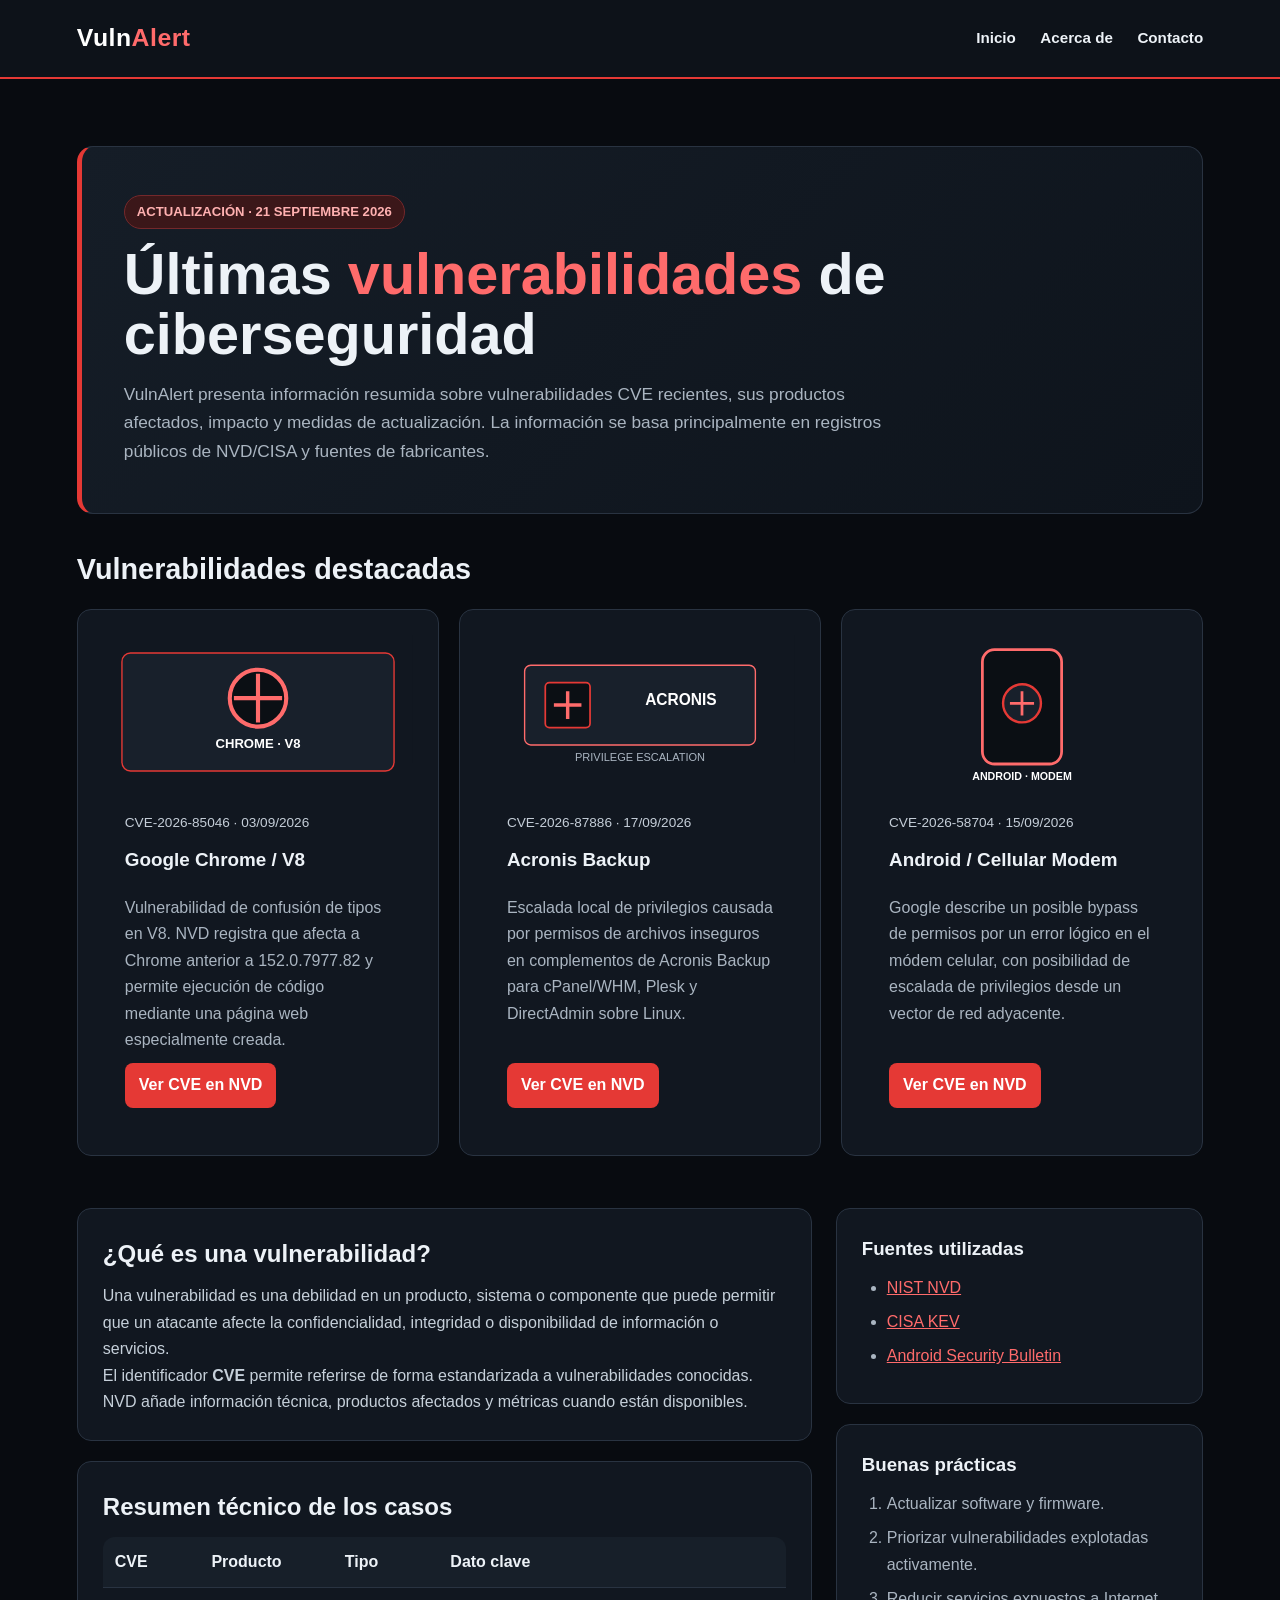
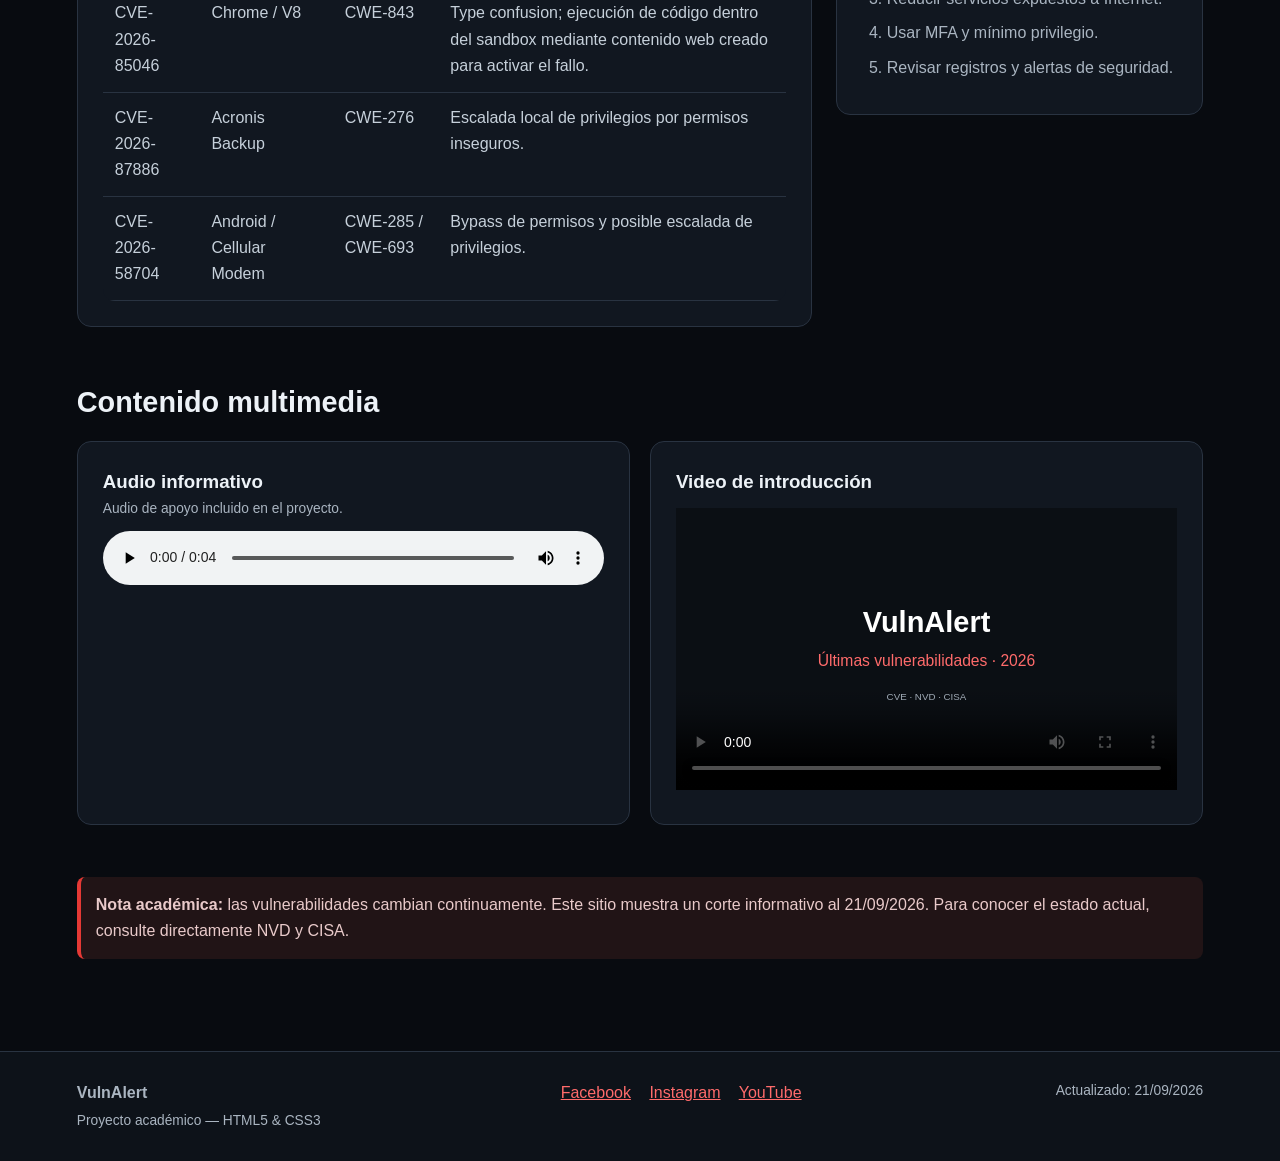
==== html/index.html @ d9cfc17d "Primera actualizacion" ====
<!DOCTYPE html>
<html lang="es">
<head>
<meta charset="UTF-8">
<meta name="viewport" content="width=device-width, initial-scale=1.0">
<meta name="description" content="VulnAlert: portal académico sobre vulnerabilidades de ciberseguridad recientes.">
<title>Inicio | VulnAlert</title>
<link rel="stylesheet" href="../css/estilos.css">
</head>
<body>
<header>
  <div class="nav">
    <a class="logo" href="index.html">Vuln<span>Alert</span></a>
    <nav>
      <a href="index.html">Inicio</a>
      <a href="acerca.html">Acerca de</a>
      <a href="contacto.html">Contacto</a>
    </nav>
  </div>
</header>
<main>

<section class="hero">
  <span class="badge">ACTUALIZACIÓN · 21 SEPTIEMBRE 2026</span>
  <h1>Últimas <span>vulnerabilidades</span> de ciberseguridad</h1>
  <p>VulnAlert presenta información resumida sobre vulnerabilidades CVE recientes, sus productos afectados, impacto y medidas de actualización. La información se basa principalmente en registros públicos de NVD/CISA y fuentes de fabricantes.</p>
</section>

<section>
  <h2 class="section-title">Vulnerabilidades destacadas</h2>
  <div class="grid">
    <article class="card">
      <img src="../img/cve-chrome.svg" alt="Ilustración de vulnerabilidad en navegador">
      <div class="card-body">
        <div class="meta">CVE-2026-85046 · 03/09/2026</div>
        <h2>Google Chrome / V8</h2>
        <p>Vulnerabilidad de confusión de tipos en V8. NVD registra que afecta a Chrome anterior a 152.0.7977.82 y permite ejecución de código mediante una página web especialmente creada.</p>
        <a class="btn" href="https://nvd.nist.gov/vuln/detail/CVE-2026-85046" target="_blank" rel="noopener">Ver CVE en NVD</a>
      </div>
    </article>

    <article class="card">
      <img src="../img/cve-acronis.svg" alt="Ilustración de seguridad en servidores Linux">
      <div class="card-body">
        <div class="meta">CVE-2026-87886 · 17/09/2026</div>
        <h2>Acronis Backup</h2>
        <p>Escalada local de privilegios causada por permisos de archivos inseguros en complementos de Acronis Backup para cPanel/WHM, Plesk y DirectAdmin sobre Linux.</p>
        <a class="btn" href="https://nvd.nist.gov/vuln/detail/CVE-2026-87886" target="_blank" rel="noopener">Ver CVE en NVD</a>
      </div>
    </article>

    <article class="card">
      <img src="../img/cve-android.svg" alt="Ilustración de seguridad móvil">
      <div class="card-body">
        <div class="meta">CVE-2026-58704 · 15/09/2026</div>
        <h2>Android / Cellular Modem</h2>
        <p>Google describe un posible bypass de permisos por un error lógico en el módem celular, con posibilidad de escalada de privilegios desde un vector de red adyacente.</p>
        <a class="btn" href="https://nvd.nist.gov/vuln/detail/CVE-2026-58704" target="_blank" rel="noopener">Ver CVE en NVD</a>
      </div>
    </article>
  </div>
</section>

<section class="layout">
  <div>
    <article>
      <h2>¿Qué es una vulnerabilidad?</h2>
      <p>Una vulnerabilidad es una debilidad en un producto, sistema o componente que puede permitir que un atacante afecte la confidencialidad, integridad o disponibilidad de información o servicios.</p>
      <p>El identificador <strong>CVE</strong> permite referirse de forma estandarizada a vulnerabilidades conocidas. NVD añade información técnica, productos afectados y métricas cuando están disponibles.</p>
    </article>

    <article>
      <h2>Resumen técnico de los casos</h2>
      <table>
        <tr><th>CVE</th><th>Producto</th><th>Tipo</th><th>Dato clave</th></tr>
        <tr><td>CVE-2026-85046</td><td>Chrome / V8</td><td>CWE-843</td><td>Type confusion; ejecución de código dentro del sandbox mediante contenido web creado para activar el fallo.</td></tr>
        <tr><td>CVE-2026-87886</td><td>Acronis Backup</td><td>CWE-276</td><td>Escalada local de privilegios por permisos inseguros.</td></tr>
        <tr><td>CVE-2026-58704</td><td>Android / Cellular Modem</td><td>CWE-285 / CWE-693</td><td>Bypass de permisos y posible escalada de privilegios.</td></tr>
      </table>
    </article>
  </div>

  <aside>
    <div class="aside-box">
      <h3>Fuentes utilizadas</h3>
      <ul>
        <li><a href="https://nvd.nist.gov/vuln/search" target="_blank" rel="noopener">NIST NVD</a></li>
        <li><a href="https://www.cisa.gov/known-exploited-vulnerabilities-catalog" target="_blank" rel="noopener">CISA KEV</a></li>
        <li><a href="https://source.android.com/docs/security/bulletin/pixel/2026/2026-09-01" target="_blank" rel="noopener">Android Security Bulletin</a></li>
      </ul>
    </div>
    <div class="aside-box">
      <h3>Buenas prácticas</h3>
      <ol>
        <li>Actualizar software y firmware.</li>
        <li>Priorizar vulnerabilidades explotadas activamente.</li>
        <li>Reducir servicios expuestos a Internet.</li>
        <li>Usar MFA y mínimo privilegio.</li>
        <li>Revisar registros y alertas de seguridad.</li>
      </ol>
    </div>
  </aside>
</section>

<section>
  <h2 class="section-title">Contenido multimedia</h2>
  <div class="media">
    <div class="info-box">
      <h3>Audio informativo</h3>
      <p class="small">Audio de apoyo incluido en el proyecto.</p>
      <audio controls>
        <source src="../audio/resumen-vulnalert.mp3" type="audio/mpeg">
        Tu navegador no soporta audio HTML5.
      </audio>
    </div>
    <div class="info-box">
      <h3>Video de introducción</h3>
      <video controls poster="../img/video-poster.svg">
        <source src="../video/resumen-vulnerabilidades.mp4" type="video/mp4">
        Tu navegador no soporta video HTML5.
      </video>
    </div>
  </div>
</section>

<section>
  <div class="notice">
    <strong>Nota académica:</strong> las vulnerabilidades cambian continuamente. Este sitio muestra un corte informativo al 21/09/2026. Para conocer el estado actual, consulte directamente NVD y CISA.
  </div>
</section>

</main>
<footer>
  <div class="footer-inner">
    <div><strong>VulnAlert</strong><br><span class="small">Proyecto académico — HTML5 & CSS3</span></div>
    <div class="social">
      <a href="https://www.facebook.com/" target="_blank" rel="noopener">Facebook</a>
      <a href="https://www.instagram.com/" target="_blank" rel="noopener">Instagram</a>
      <a href="https://www.youtube.com/" target="_blank" rel="noopener">YouTube</a>
    </div>
    <div class="small">Actualizado: 21/09/2026</div>
  </div>
</footer>
</body>
</html>
---- css/estilos.css ----
*{box-sizing:border-box;margin:0;padding:0}
:root{--bg:#080b10;--panel:#111720;--panel2:#18202b;--red:#e53935;--red2:#ff6b6b;--text:#edf2f7;--muted:#aab5c1;--line:#293341}
html{scroll-behavior:smooth}
body{font-family:Arial,Helvetica,sans-serif;background:var(--bg);color:var(--text);line-height:1.65}
a{color:var(--red2)}
header{background:#0d1219;border-bottom:2px solid var(--red);position:sticky;top:0;z-index:10}
.nav{width:88%;max-width:1180px;margin:auto;display:flex;align-items:center;justify-content:space-between;padding:18px 0;gap:20px}
.logo{font-size:1.55rem;font-weight:800;letter-spacing:.5px;color:#fff;text-decoration:none}
.logo span{color:var(--red2)}
nav a{color:var(--text);text-decoration:none;margin-left:20px;font-weight:700;font-size:.95rem}
nav a:hover{color:var(--red2)}
main{width:88%;max-width:1180px;margin:0 auto;padding:35px 0 60px}
.hero{background:linear-gradient(135deg,#151d27,#0e141c);border:1px solid var(--line);border-left:5px solid var(--red);border-radius:16px;padding:48px 42px;margin-bottom:30px}
.hero h1{font-size:clamp(2rem,5vw,3.6rem);line-height:1.05;margin-bottom:15px}
.hero h1 span{color:var(--red2)}
.hero p{max-width:780px;color:var(--muted);font-size:1.08rem}
.badge{display:inline-block;background:#3b1719;color:#ffb1b1;border:1px solid #74282b;border-radius:999px;padding:5px 12px;font-size:.82rem;font-weight:700;margin-bottom:15px}
.grid{display:grid;grid-template-columns:repeat(3,1fr);gap:20px}
.card{background:var(--panel);border:1px solid var(--line);border-radius:14px;overflow:hidden;display:flex;flex-direction:column}
.card img{width:100%;height:155px;object-fit:cover;background:#0e141c}
.card-body{padding:22px;display:flex;flex-direction:column;gap:10px;height:100%}
.card h2{font-size:1.18rem}
.card p{color:var(--muted)}
.meta{font-size:.85rem;color:#c5ced8}
.btn{display:inline-block;background:var(--red);color:white;text-decoration:none;border-radius:8px;padding:9px 14px;font-weight:700;align-self:flex-start;margin-top:auto}
.btn:hover{background:#c62828}
section{margin:32px 0}
.section-title{font-size:1.8rem;margin-bottom:15px}
.layout{display:grid;grid-template-columns:2fr 1fr;gap:24px}
article,.aside-box,.info-box{background:var(--panel);border:1px solid var(--line);border-radius:14px;padding:25px;margin-bottom:20px}
article h2{margin-bottom:10px}
article h3{margin:18px 0 8px;color:#ffb0b0}
article p,article li{color:#c6d0da}
ul,ol{padding-left:25px}
.aside-box h3{margin-bottom:10px}
.aside-box li{margin-bottom:8px;color:var(--muted)}
table{width:100%;border-collapse:collapse;background:var(--panel);border-radius:12px;overflow:hidden}
th,td{padding:12px;border-bottom:1px solid var(--line);text-align:left;vertical-align:top}
th{background:#171f29}
td{color:#c6d0da}
.notice{padding:15px;border-left:4px solid var(--red);background:#211416;border-radius:8px;color:#e9caca}
form{display:grid;gap:15px}
label{font-weight:700}
input,textarea,select{width:100%;padding:12px;background:#0c1117;border:1px solid #3a4654;border-radius:8px;color:#fff;font:inherit}
textarea{min-height:150px;resize:vertical}
button{border:0;background:var(--red);color:white;padding:12px 18px;border-radius:8px;font-weight:800;cursor:pointer}
.media{display:grid;grid-template-columns:1fr 1fr;gap:20px}
video,audio{width:100%;margin-top:10px}
footer{background:#0d1219;border-top:1px solid var(--line);padding:28px 6%;color:var(--muted)}
.footer-inner{max-width:1180px;margin:auto;display:flex;justify-content:space-between;gap:20px;flex-wrap:wrap}
.social a{margin-right:14px}
.small{font-size:.86rem;color:var(--muted)}
@media(max-width:850px){.grid,.layout,.media{grid-template-columns:1fr}.nav{flex-direction:column;align-items:flex-start}nav a{margin:0 14px 0 0}.hero{padding:35px 24px}}
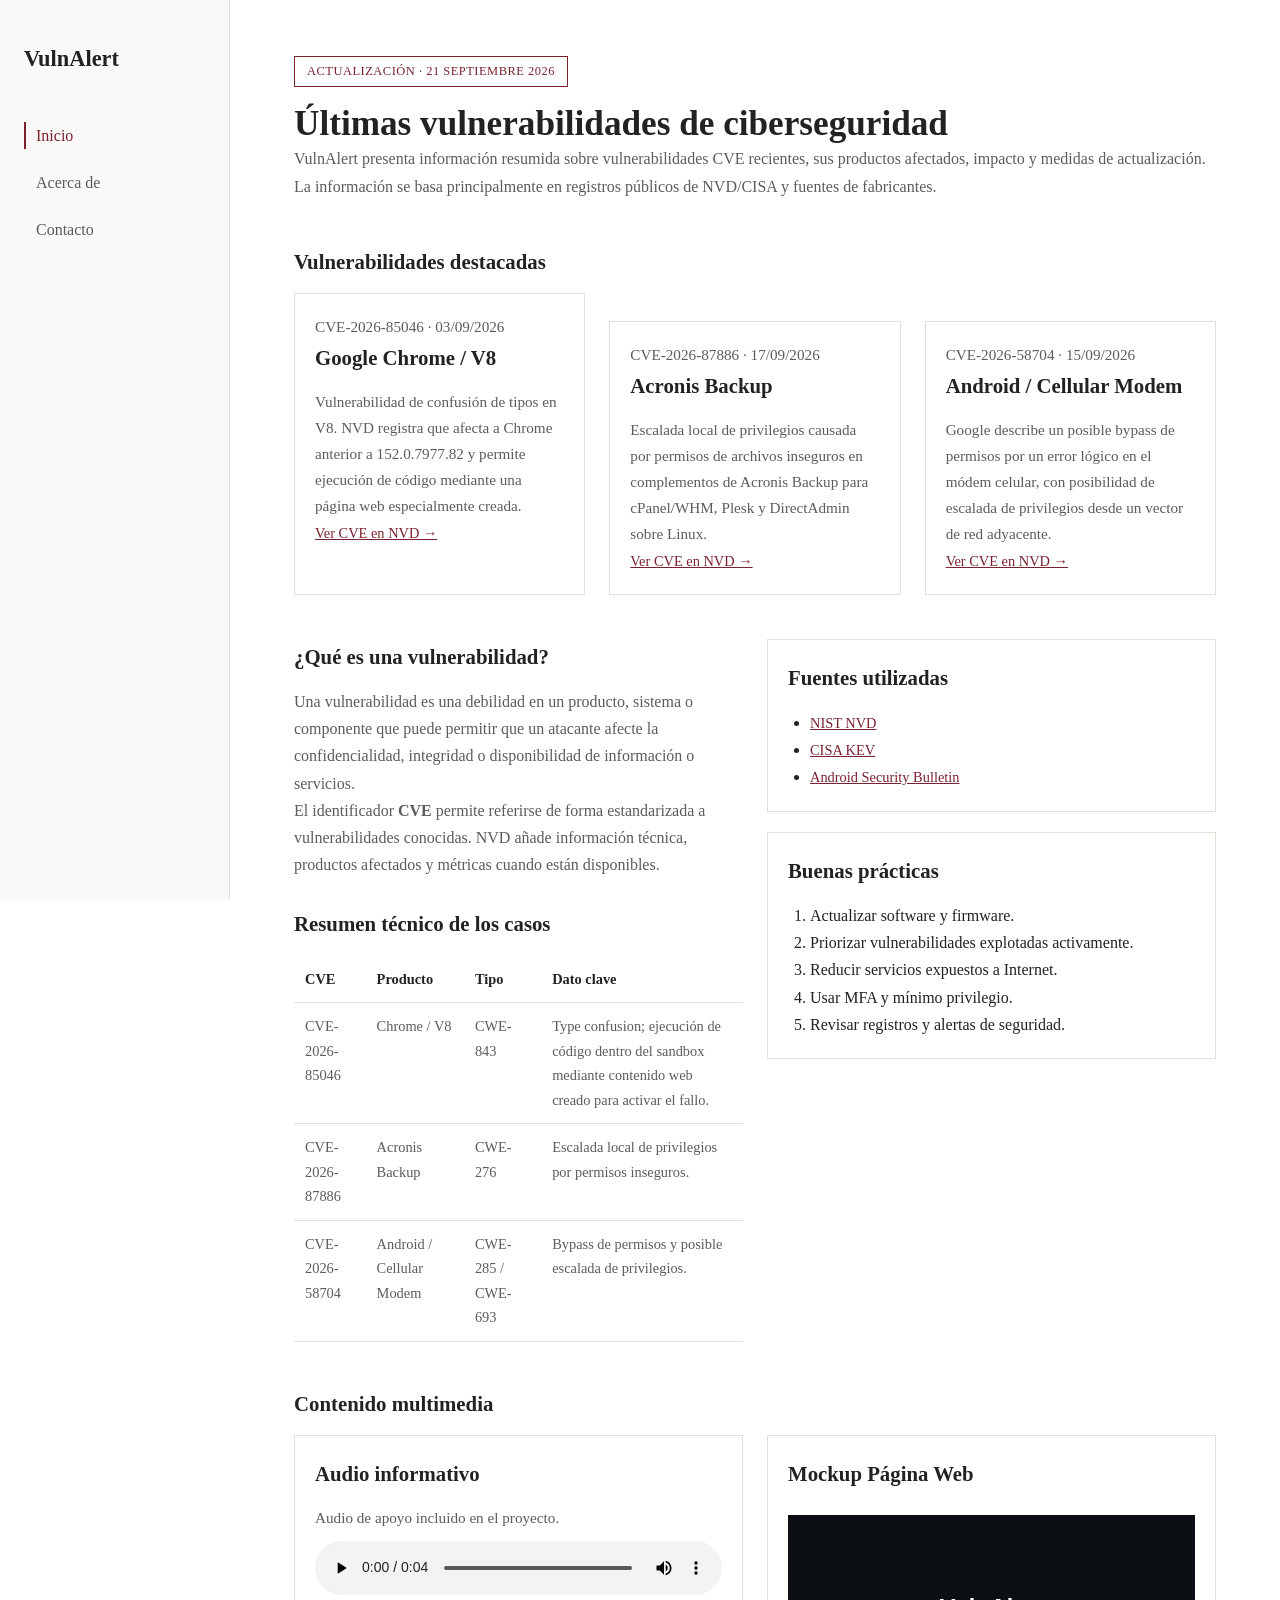
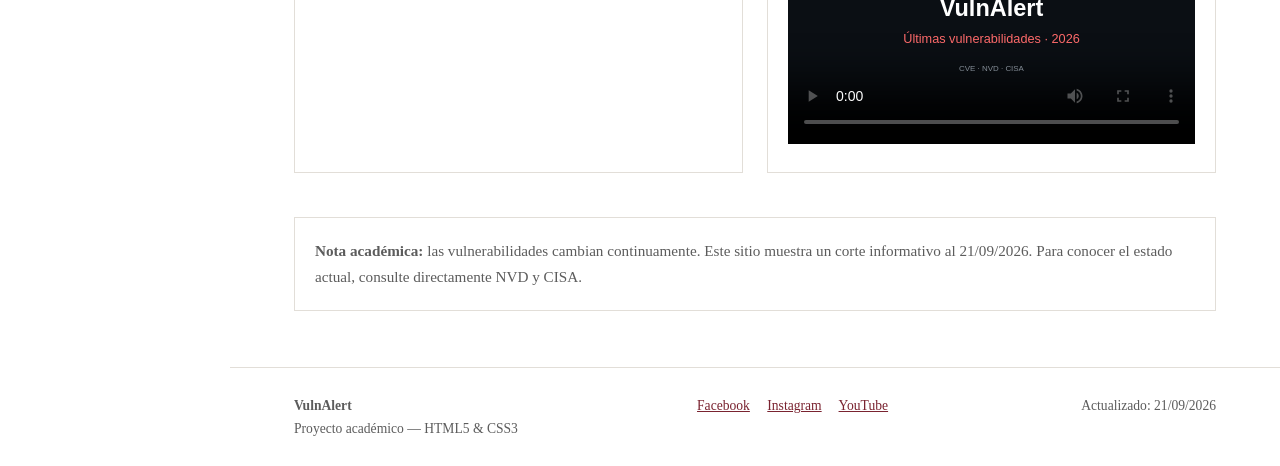
==== commit fa777b27: "Diseño simplificado" ====
--- a/html/index.html
+++ b/html/index.html
@@ -8,138 +8,128 @@
 <link rel="stylesheet" href="../css/estilos.css">
 </head>
 <body>
-<header>
-  <div class="nav">
-    <a class="logo" href="index.html">Vuln<span>Alert</span></a>
-    <nav>
-      <a href="index.html">Inicio</a>
-      <a href="acerca.html">Acerca de</a>
-      <a href="contacto.html">Contacto</a>
-    </nav>
-  </div>
-</header>
+
+<aside class="panelLateral">
+  <a class="logo" href="index.html">VulnAlert</a>
+  <nav>
+    <a href="index.html" class="activo">Inicio</a>
+    <a href="acerca.html">Acerca de</a>
+    <a href="contacto.html">Contacto</a>
+  </nav>
+</aside>
+
+<div>
 <main>
 
-<section class="hero">
-  <span class="badge">ACTUALIZACIÓN · 21 SEPTIEMBRE 2026</span>
-  <h1>Últimas <span>vulnerabilidades</span> de ciberseguridad</h1>
+<header>
+  <p class="etiqueta">ACTUALIZACIÓN · 21 SEPTIEMBRE 2026</p>
+  <h1>Últimas vulnerabilidades de ciberseguridad</h1>
   <p>VulnAlert presenta información resumida sobre vulnerabilidades CVE recientes, sus productos afectados, impacto y medidas de actualización. La información se basa principalmente en registros públicos de NVD/CISA y fuentes de fabricantes.</p>
-</section>
+</header>
 
 <section>
-  <h2 class="section-title">Vulnerabilidades destacadas</h2>
+  <h2>Vulnerabilidades destacadas</h2>
   <div class="grid">
-    <article class="card">
-      <img src="../img/cve-chrome.svg" alt="Ilustración de vulnerabilidad en navegador">
-      <div class="card-body">
-        <div class="meta">CVE-2026-85046 · 03/09/2026</div>
-        <h2>Google Chrome / V8</h2>
-        <p>Vulnerabilidad de confusión de tipos en V8. NVD registra que afecta a Chrome anterior a 152.0.7977.82 y permite ejecución de código mediante una página web especialmente creada.</p>
-        <a class="btn" href="https://nvd.nist.gov/vuln/detail/CVE-2026-85046" target="_blank" rel="noopener">Ver CVE en NVD</a>
-      </div>
+    <article class="caja">
+      <p>CVE-2026-85046 · 03/09/2026</p>
+      <h2>Google Chrome / V8</h2>
+      <p>Vulnerabilidad de confusión de tipos en V8. NVD registra que afecta a Chrome anterior a 152.0.7977.82 y permite ejecución de código mediante una página web especialmente creada.</p>
+      <a href="https://nvd.nist.gov/vuln/detail/CVE-2026-85046" target="_blank" rel="noopener">Ver CVE en NVD →</a>
     </article>
-
-    <article class="card">
-      <img src="../img/cve-acronis.svg" alt="Ilustración de seguridad en servidores Linux">
-      <div class="card-body">
-        <div class="meta">CVE-2026-87886 · 17/09/2026</div>
-        <h2>Acronis Backup</h2>
-        <p>Escalada local de privilegios causada por permisos de archivos inseguros en complementos de Acronis Backup para cPanel/WHM, Plesk y DirectAdmin sobre Linux.</p>
-        <a class="btn" href="https://nvd.nist.gov/vuln/detail/CVE-2026-87886" target="_blank" rel="noopener">Ver CVE en NVD</a>
-      </div>
+    <article class="caja">
+      <p>CVE-2026-87886 · 17/09/2026</p>
+      <h2>Acronis Backup</h2>
+      <p>Escalada local de privilegios causada por permisos de archivos inseguros en complementos de Acronis Backup para cPanel/WHM, Plesk y DirectAdmin sobre Linux.</p>
+      <a href="https://nvd.nist.gov/vuln/detail/CVE-2026-87886" target="_blank" rel="noopener">Ver CVE en NVD →</a>
     </article>
-
-    <article class="card">
-      <img src="../img/cve-android.svg" alt="Ilustración de seguridad móvil">
-      <div class="card-body">
-        <div class="meta">CVE-2026-58704 · 15/09/2026</div>
-        <h2>Android / Cellular Modem</h2>
-        <p>Google describe un posible bypass de permisos por un error lógico en el módem celular, con posibilidad de escalada de privilegios desde un vector de red adyacente.</p>
-        <a class="btn" href="https://nvd.nist.gov/vuln/detail/CVE-2026-58704" target="_blank" rel="noopener">Ver CVE en NVD</a>
-      </div>
+    <article class="caja">
+      <p>CVE-2026-58704 · 15/09/2026</p>
+      <h2>Android / Cellular Modem</h2>
+      <p>Google describe un posible bypass de permisos por un error lógico en el módem celular, con posibilidad de escalada de privilegios desde un vector de red adyacente.</p>
+      <a href="https://nvd.nist.gov/vuln/detail/CVE-2026-58704" target="_blank" rel="noopener">Ver CVE en NVD →</a>
     </article>
   </div>
 </section>
 
-<section class="layout">
-  <div>
-    <article>
-      <h2>¿Qué es una vulnerabilidad?</h2>
-      <p>Una vulnerabilidad es una debilidad en un producto, sistema o componente que puede permitir que un atacante afecte la confidencialidad, integridad o disponibilidad de información o servicios.</p>
-      <p>El identificador <strong>CVE</strong> permite referirse de forma estandarizada a vulnerabilidades conocidas. NVD añade información técnica, productos afectados y métricas cuando están disponibles.</p>
-    </article>
-
-    <article>
-      <h2>Resumen técnico de los casos</h2>
-      <table>
-        <tr><th>CVE</th><th>Producto</th><th>Tipo</th><th>Dato clave</th></tr>
-        <tr><td>CVE-2026-85046</td><td>Chrome / V8</td><td>CWE-843</td><td>Type confusion; ejecución de código dentro del sandbox mediante contenido web creado para activar el fallo.</td></tr>
-        <tr><td>CVE-2026-87886</td><td>Acronis Backup</td><td>CWE-276</td><td>Escalada local de privilegios por permisos inseguros.</td></tr>
-        <tr><td>CVE-2026-58704</td><td>Android / Cellular Modem</td><td>CWE-285 / CWE-693</td><td>Bypass de permisos y posible escalada de privilegios.</td></tr>
-      </table>
-    </article>
+<section>
+  <div class="grid">
+    <div>
+      <article>
+        <h2>¿Qué es una vulnerabilidad?</h2>
+        <p>Una vulnerabilidad es una debilidad en un producto, sistema o componente que puede permitir que un atacante afecte la confidencialidad, integridad o disponibilidad de información o servicios.</p>
+        <p>El identificador <strong>CVE</strong> permite referirse de forma estandarizada a vulnerabilidades conocidas. NVD añade información técnica, productos afectados y métricas cuando están disponibles.</p>
+      </article>
+      <article>
+        <h2>Resumen técnico de los casos</h2>
+        <table>
+          <tr><th>CVE</th><th>Producto</th><th>Tipo</th><th>Dato clave</th></tr>
+          <tr><td>CVE-2026-85046</td><td>Chrome / V8</td><td>CWE-843</td><td>Type confusion; ejecución de código dentro del sandbox mediante contenido web creado para activar el fallo.</td></tr>
+          <tr><td>CVE-2026-87886</td><td>Acronis Backup</td><td>CWE-276</td><td>Escalada local de privilegios por permisos inseguros.</td></tr>
+          <tr><td>CVE-2026-58704</td><td>Android / Cellular Modem</td><td>CWE-285 / CWE-693</td><td>Bypass de permisos y posible escalada de privilegios.</td></tr>
+        </table>
+      </article>
+    </div>
+    <aside>
+      <div class="caja">
+        <h2>Fuentes utilizadas</h2>
+        <ul>
+          <li><a href="https://nvd.nist.gov/vuln/search" target="_blank" rel="noopener">NIST NVD</a></li>
+          <li><a href="https://www.cisa.gov/known-exploited-vulnerabilities-catalog" target="_blank" rel="noopener">CISA KEV</a></li>
+          <li><a href="https://source.android.com/docs/security/bulletin/pixel/2026/2026-09-01" target="_blank" rel="noopener">Android Security Bulletin</a></li>
+        </ul>
+      </div>
+      <div class="caja">
+        <h2>Buenas prácticas</h2>
+        <ol>
+          <li>Actualizar software y firmware.</li>
+          <li>Priorizar vulnerabilidades explotadas activamente.</li>
+          <li>Reducir servicios expuestos a Internet.</li>
+          <li>Usar MFA y mínimo privilegio.</li>
+          <li>Revisar registros y alertas de seguridad.</li>
+        </ol>
+      </div>
+    </aside>
   </div>
-
-  <aside>
-    <div class="aside-box">
-      <h3>Fuentes utilizadas</h3>
-      <ul>
-        <li><a href="https://nvd.nist.gov/vuln/search" target="_blank" rel="noopener">NIST NVD</a></li>
-        <li><a href="https://www.cisa.gov/known-exploited-vulnerabilities-catalog" target="_blank" rel="noopener">CISA KEV</a></li>
-        <li><a href="https://source.android.com/docs/security/bulletin/pixel/2026/2026-09-01" target="_blank" rel="noopener">Android Security Bulletin</a></li>
-      </ul>
-    </div>
-    <div class="aside-box">
-      <h3>Buenas prácticas</h3>
-      <ol>
-        <li>Actualizar software y firmware.</li>
-        <li>Priorizar vulnerabilidades explotadas activamente.</li>
-        <li>Reducir servicios expuestos a Internet.</li>
-        <li>Usar MFA y mínimo privilegio.</li>
-        <li>Revisar registros y alertas de seguridad.</li>
-      </ol>
-    </div>
-  </aside>
 </section>
 
 <section>
-  <h2 class="section-title">Contenido multimedia</h2>
-  <div class="media">
-    <div class="info-box">
-      <h3>Audio informativo</h3>
-      <p class="small">Audio de apoyo incluido en el proyecto.</p>
+  <h2>Contenido multimedia</h2>
+  <div class="grid">
+    <div class="caja">
+      <h2>Audio informativo</h2>
+      <p>Audio de apoyo incluido en el proyecto.</p>
       <audio controls>
         <source src="../audio/resumen-vulnalert.mp3" type="audio/mpeg">
         Tu navegador no soporta audio HTML5.
       </audio>
     </div>
-    <div class="info-box">
-      <h3>Video de introducción</h3>
+    <div class="caja">
+      <h2>Mockup Página Web</h2>
       <video controls poster="../img/video-poster.svg">
-        <source src="../video/resumen-vulnerabilidades.mp4" type="video/mp4">
+        <source src="../video/mockup.mp4" type="video/mp4">
         Tu navegador no soporta video HTML5.
       </video>
     </div>
   </div>
 </section>
 
-<section>
-  <div class="notice">
-    <strong>Nota académica:</strong> las vulnerabilidades cambian continuamente. Este sitio muestra un corte informativo al 21/09/2026. Para conocer el estado actual, consulte directamente NVD y CISA.
-  </div>
-</section>
+<div class="caja">
+  <p><strong>Nota académica:</strong> las vulnerabilidades cambian continuamente. Este sitio muestra un corte informativo al 21/09/2026. Para conocer el estado actual, consulte directamente NVD y CISA.</p>
+</div>
 
 </main>
 <footer>
-  <div class="footer-inner">
-    <div><strong>VulnAlert</strong><br><span class="small">Proyecto académico — HTML5 & CSS3</span></div>
-    <div class="social">
-      <a href="https://www.facebook.com/" target="_blank" rel="noopener">Facebook</a>
-      <a href="https://www.instagram.com/" target="_blank" rel="noopener">Instagram</a>
-      <a href="https://www.youtube.com/" target="_blank" rel="noopener">YouTube</a>
-    </div>
-    <div class="small">Actualizado: 21/09/2026</div>
+  <div>
+    <strong>VulnAlert</strong><br>
+    <p>Proyecto académico — HTML5 & CSS3</p>
   </div>
+  <div>
+    <a href="https://www.facebook.com/" target="_blank" rel="noopener">Facebook</a>
+    <a href="https://www.instagram.com/" target="_blank" rel="noopener">Instagram</a>
+    <a href="https://www.youtube.com/" target="_blank" rel="noopener">YouTube</a>
+  </div>
+  <p>Actualizado: 21/09/2026</p>
 </footer>
+</div>
 </body>
 </html>
--- a/css/estilos.css
+++ b/css/estilos.css
@@ -1,54 +1,268 @@
-
+/* ===== Variables ===== */
+:root{
+  --colorFondo:#ffffff;
+  --colorFondoPanel:#faf9f7;
+  --colorTexto:#222222;
+  --colorTextoSuave:#5c5c5c;
+  --colorBorde:#e2ded8;
+  --colorAcento:#7a2330;
+  --anchoPanel:230px;
+  --fuentePrincipal:'Times New Roman', Times, serif;
+}
+
+/* ===== Base ===== */
 *{box-sizing:border-box;margin:0;padding:0}
-:root{--bg:#080b10;--panel:#111720;--panel2:#18202b;--red:#e53935;--red2:#ff6b6b;--text:#edf2f7;--muted:#aab5c1;--line:#293341}
 html{scroll-behavior:smooth}
-body{font-family:Arial,Helvetica,sans-serif;background:var(--bg);color:var(--text);line-height:1.65}
-a{color:var(--red2)}
-header{background:#0d1219;border-bottom:2px solid var(--red);position:sticky;top:0;z-index:10}
-.nav{width:88%;max-width:1180px;margin:auto;display:flex;align-items:center;justify-content:space-between;padding:18px 0;gap:20px}
-.logo{font-size:1.55rem;font-weight:800;letter-spacing:.5px;color:#fff;text-decoration:none}
-.logo span{color:var(--red2)}
-nav a{color:var(--text);text-decoration:none;margin-left:20px;font-weight:700;font-size:.95rem}
-nav a:hover{color:var(--red2)}
-main{width:88%;max-width:1180px;margin:0 auto;padding:35px 0 60px}
-.hero{background:linear-gradient(135deg,#151d27,#0e141c);border:1px solid var(--line);border-left:5px solid var(--red);border-radius:16px;padding:48px 42px;margin-bottom:30px}
-.hero h1{font-size:clamp(2rem,5vw,3.6rem);line-height:1.05;margin-bottom:15px}
-.hero h1 span{color:var(--red2)}
-.hero p{max-width:780px;color:var(--muted);font-size:1.08rem}
-.badge{display:inline-block;background:#3b1719;color:#ffb1b1;border:1px solid #74282b;border-radius:999px;padding:5px 12px;font-size:.82rem;font-weight:700;margin-bottom:15px}
-.grid{display:grid;grid-template-columns:repeat(3,1fr);gap:20px}
-.card{background:var(--panel);border:1px solid var(--line);border-radius:14px;overflow:hidden;display:flex;flex-direction:column}
-.card img{width:100%;height:155px;object-fit:cover;background:#0e141c}
-.card-body{padding:22px;display:flex;flex-direction:column;gap:10px;height:100%}
-.card h2{font-size:1.18rem}
-.card p{color:var(--muted)}
-.meta{font-size:.85rem;color:#c5ced8}
-.btn{display:inline-block;background:var(--red);color:white;text-decoration:none;border-radius:8px;padding:9px 14px;font-weight:700;align-self:flex-start;margin-top:auto}
-.btn:hover{background:#c62828}
-section{margin:32px 0}
-.section-title{font-size:1.8rem;margin-bottom:15px}
-.layout{display:grid;grid-template-columns:2fr 1fr;gap:24px}
-article,.aside-box,.info-box{background:var(--panel);border:1px solid var(--line);border-radius:14px;padding:25px;margin-bottom:20px}
-article h2{margin-bottom:10px}
-article h3{margin:18px 0 8px;color:#ffb0b0}
-article p,article li{color:#c6d0da}
-ul,ol{padding-left:25px}
-.aside-box h3{margin-bottom:10px}
-.aside-box li{margin-bottom:8px;color:var(--muted)}
-table{width:100%;border-collapse:collapse;background:var(--panel);border-radius:12px;overflow:hidden}
-th,td{padding:12px;border-bottom:1px solid var(--line);text-align:left;vertical-align:top}
-th{background:#171f29}
-td{color:#c6d0da}
-.notice{padding:15px;border-left:4px solid var(--red);background:#211416;border-radius:8px;color:#e9caca}
-form{display:grid;gap:15px}
-label{font-weight:700}
-input,textarea,select{width:100%;padding:12px;background:#0c1117;border:1px solid #3a4654;border-radius:8px;color:#fff;font:inherit}
-textarea{min-height:150px;resize:vertical}
-button{border:0;background:var(--red);color:white;padding:12px 18px;border-radius:8px;font-weight:800;cursor:pointer}
-.media{display:grid;grid-template-columns:1fr 1fr;gap:20px}
-video,audio{width:100%;margin-top:10px}
-footer{background:#0d1219;border-top:1px solid var(--line);padding:28px 6%;color:var(--muted)}
-.footer-inner{max-width:1180px;margin:auto;display:flex;justify-content:space-between;gap:20px;flex-wrap:wrap}
-.social a{margin-right:14px}
-.small{font-size:.86rem;color:var(--muted)}
-@media(max-width:850px){.grid,.layout,.media{grid-template-columns:1fr}.nav{flex-direction:column;align-items:flex-start}nav a{margin:0 14px 0 0}.hero{padding:35px 24px}}
+
+body{
+  display:flex;
+  min-height:100vh;
+  font-family:var(--fuentePrincipal);
+  background:var(--colorFondo);
+  color:var(--colorTexto);
+  line-height:1.7;
+}
+
+a{color:var(--colorAcento)}
+p{color:var(--colorTextoSuave)}
+
+h1,h2,h3{
+  font-weight:600;
+  color:var(--colorTexto);
+}
+
+h1{
+  font-size:2.2rem;
+  line-height:1.2;
+}
+
+h2{
+  font-size:1.3rem;
+  margin-bottom:14px;
+}
+
+h3{
+  font-size:1.05rem;
+  color:var(--colorAcento);
+  margin:16px 0 6px;
+}
+
+ul,ol{
+  padding-left:22px;
+}
+
+/* ===== Panel lateral (única clase de navegación) ===== */
+.panelLateral{
+  width:var(--anchoPanel);
+  flex-shrink:0;
+  background:var(--colorFondoPanel);
+  border-right:1px solid var(--colorBorde);
+  padding:40px 24px;
+  position:sticky;
+  top:0;
+  height:100vh;
+}
+
+.logo{
+  display:block;
+  font-size:1.4rem;
+  font-weight:600;
+  text-decoration:none;
+  color:var(--colorTexto);
+  margin-bottom:44px;
+}
+
+.panelLateral nav{
+  display:flex;
+  flex-direction:column;
+  gap:20px;
+}
+
+.panelLateral nav a{
+  text-decoration:none;
+  color:var(--colorTextoSuave);
+  border-left:2px solid transparent;
+  padding-left:10px;
+}
+
+.panelLateral nav a:hover,
+.panelLateral nav a.activo{
+  color:var(--colorAcento);
+  border-left-color:var(--colorAcento);
+}
+
+/* ===== Columna de contenido ===== */
+body>div{
+  flex:1;
+  display:flex;
+  flex-direction:column;
+}
+
+main{
+  flex:1;
+  padding:56px 64px;
+}
+
+main>*+*{
+  margin-top:44px;
+}
+
+main article+article{
+  margin-top:28px;
+}
+
+/* ===== Etiqueta reutilizable (insignias de todas las páginas) ===== */
+.etiqueta{
+  display:inline-block;
+  border:1px solid var(--colorAcento);
+  color:var(--colorAcento);
+  padding:4px 12px;
+  font-size:.78rem;
+  letter-spacing:.5px;
+  margin-bottom:16px;
+}
+
+/* ===== Cuadrícula reutilizable (tarjetas, columnas, multimedia) ===== */
+.grid{
+  display:grid;
+  grid-template-columns:repeat(auto-fit,minmax(240px,1fr));
+  gap:24px;
+}
+
+.grid aside>*+*{
+  margin-top:20px;
+}
+
+/* ===== Caja reutilizable (tarjetas, listas, notas, multimedia) ===== */
+.caja{
+  border:1px solid var(--colorBorde);
+  padding:20px;
+}
+
+.caja p{
+  font-size:.95rem;
+}
+
+.caja a{
+  font-size:.9rem;
+  text-decoration:underline;
+}
+
+/* ===== Tabla ===== */
+table{
+  width:100%;
+  border-collapse:collapse;
+}
+
+th,td{
+  padding:11px;
+  border-bottom:1px solid var(--colorBorde);
+  text-align:left;
+  font-size:.9rem;
+  vertical-align:top;
+}
+
+th{
+  font-weight:600;
+  color:var(--colorTexto);
+}
+
+td{
+  color:var(--colorTextoSuave);
+}
+
+/* ===== Formulario ===== */
+form{
+  display:grid;
+  gap:18px;
+  max-width:520px;
+}
+
+label{
+  display:block;
+  font-weight:600;
+  font-size:.9rem;
+  margin-bottom:5px;
+  color:var(--colorTexto);
+}
+
+input,textarea,select{
+  width:100%;
+  padding:10px;
+  border:1px solid var(--colorBorde);
+  background:var(--colorFondo);
+  font:inherit;
+  color:var(--colorTexto);
+}
+
+textarea{
+  min-height:130px;
+  resize:vertical;
+}
+
+button{
+  border:1px solid var(--colorAcento);
+  background:transparent;
+  color:var(--colorAcento);
+  padding:11px 22px;
+  font:inherit;
+  font-weight:600;
+  cursor:pointer;
+  justify-self:start;
+}
+
+button:hover{
+  background:var(--colorAcento);
+  color:#fff;
+}
+
+/* ===== Multimedia ===== */
+video,audio{
+  width:100%;
+  margin-top:10px;
+}
+
+/* ===== Pie de página ===== */
+footer{
+  display:flex;
+  justify-content:space-between;
+  flex-wrap:wrap;
+  gap:20px;
+  border-top:1px solid var(--colorBorde);
+  padding:26px 64px;
+  font-size:.85rem;
+  color:var(--colorTextoSuave);
+}
+
+footer a{
+  margin-right:14px;
+  text-decoration:underline;
+}
+
+/* ===== Responsivo ===== */
+@media(max-width:850px){
+  body{
+    flex-direction:column;
+  }
+
+  .panelLateral{
+    width:100%;
+    height:auto;
+    position:relative;
+    padding:24px;
+  }
+
+  .panelLateral nav{
+    flex-direction:row;
+    flex-wrap:wrap;
+    gap:16px;
+  }
+
+  main{
+    padding:32px 24px;
+  }
+
+  footer{
+    padding:24px;
+  }
+}
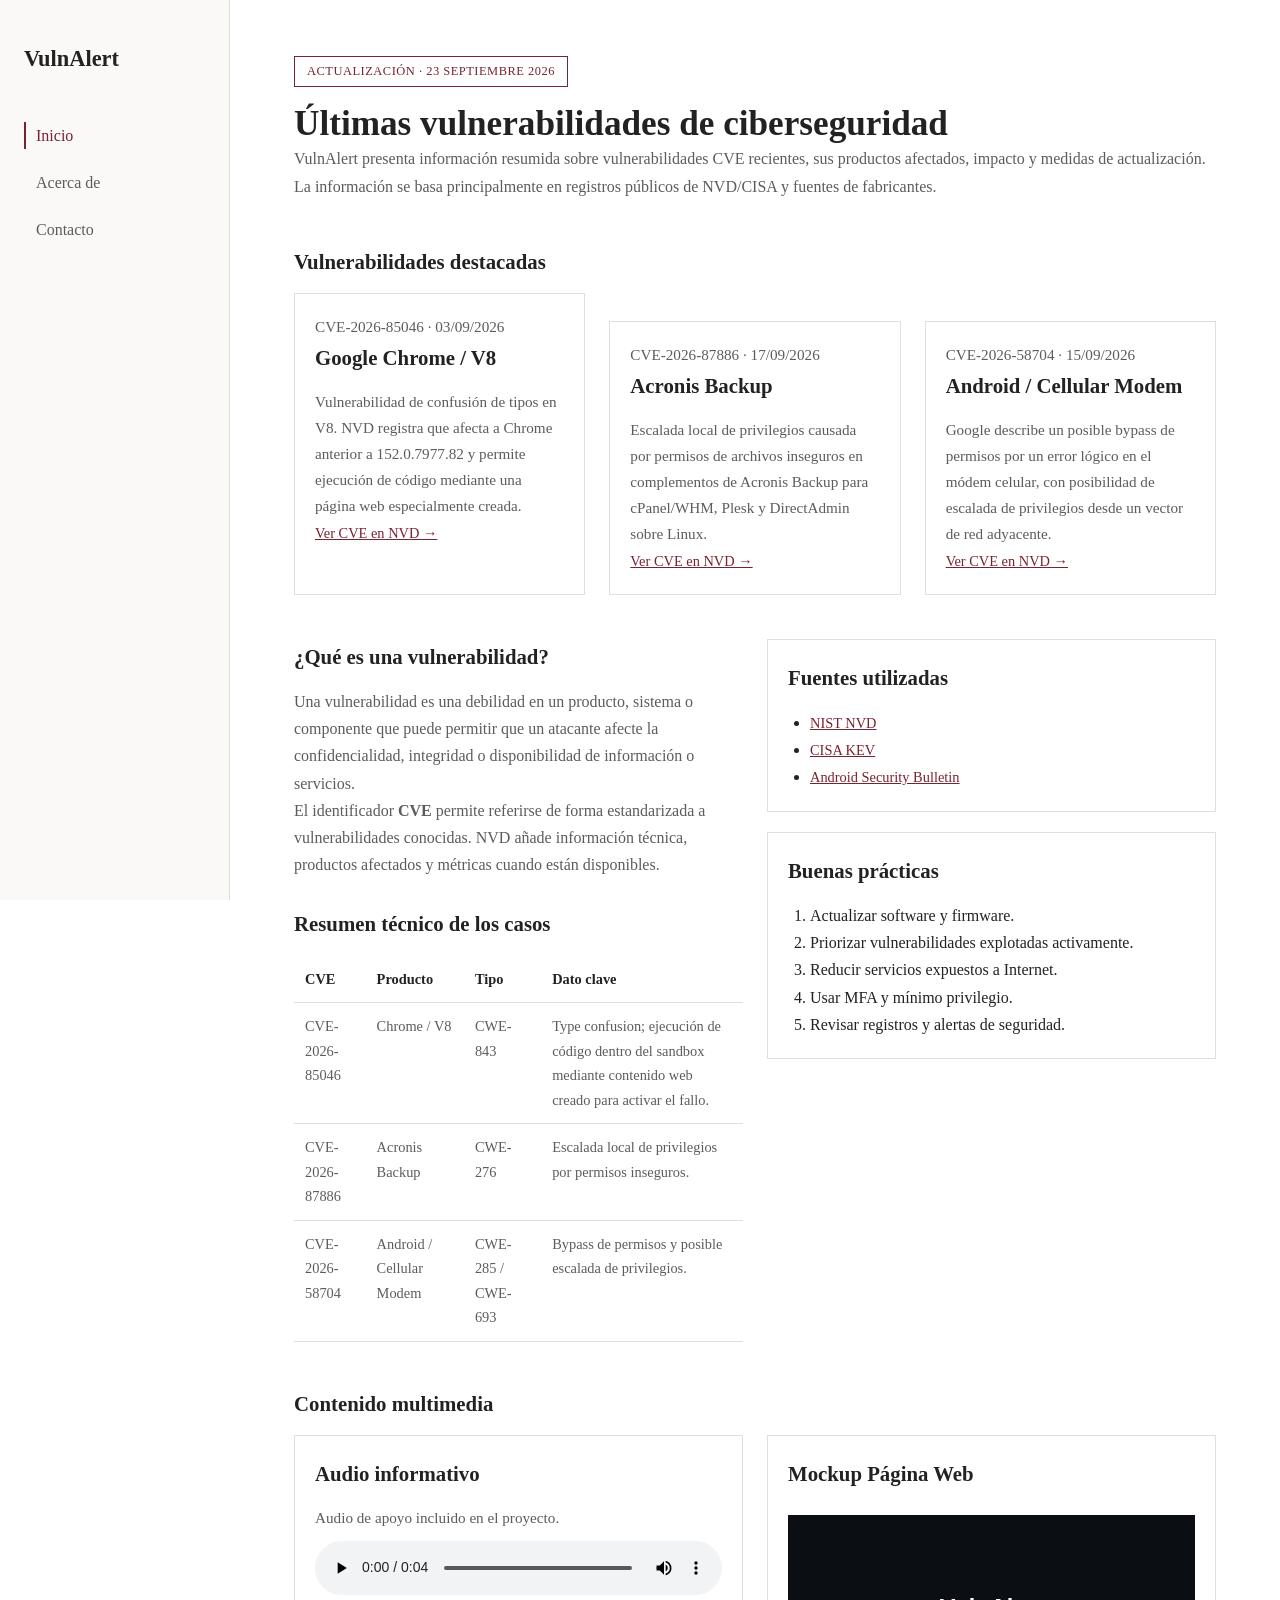
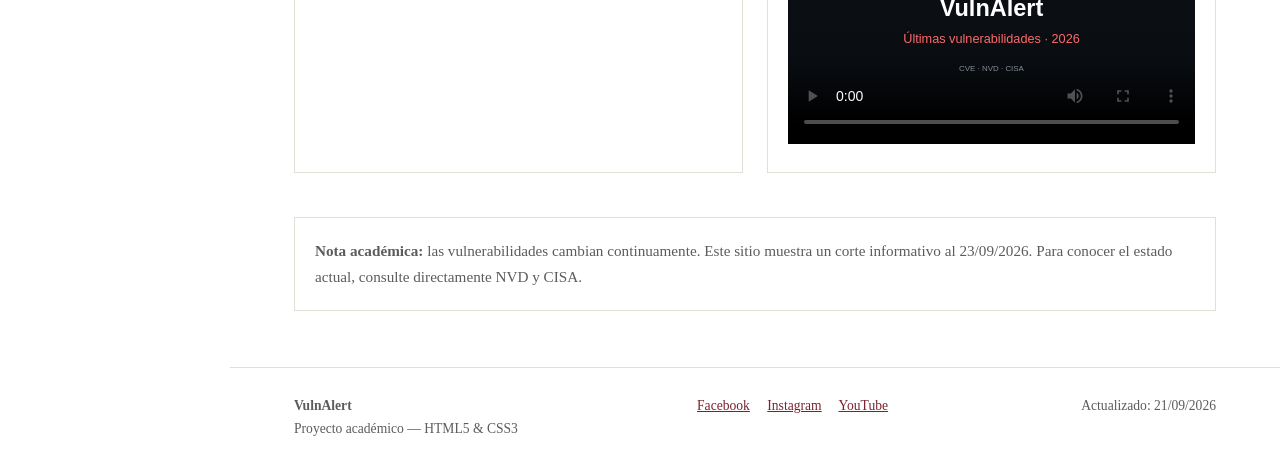
==== commit 6f6f5e7a: "Update Date" ====
--- a/html/index.html
+++ b/html/index.html
@@ -22,7 +22,7 @@
 <main>
 
 <header>
-  <p class="etiqueta">ACTUALIZACIÓN · 21 SEPTIEMBRE 2026</p>
+  <p class="etiqueta">ACTUALIZACIÓN · 23 SEPTIEMBRE 2026</p>
   <h1>Últimas vulnerabilidades de ciberseguridad</h1>
   <p>VulnAlert presenta información resumida sobre vulnerabilidades CVE recientes, sus productos afectados, impacto y medidas de actualización. La información se basa principalmente en registros públicos de NVD/CISA y fuentes de fabricantes.</p>
 </header>
@@ -114,7 +114,7 @@
 </section>
 
 <div class="caja">
-  <p><strong>Nota académica:</strong> las vulnerabilidades cambian continuamente. Este sitio muestra un corte informativo al 21/09/2026. Para conocer el estado actual, consulte directamente NVD y CISA.</p>
+  <p><strong>Nota académica:</strong> las vulnerabilidades cambian continuamente. Este sitio muestra un corte informativo al 23/09/2026. Para conocer el estado actual, consulte directamente NVD y CISA.</p>
 </div>
 
 </main>
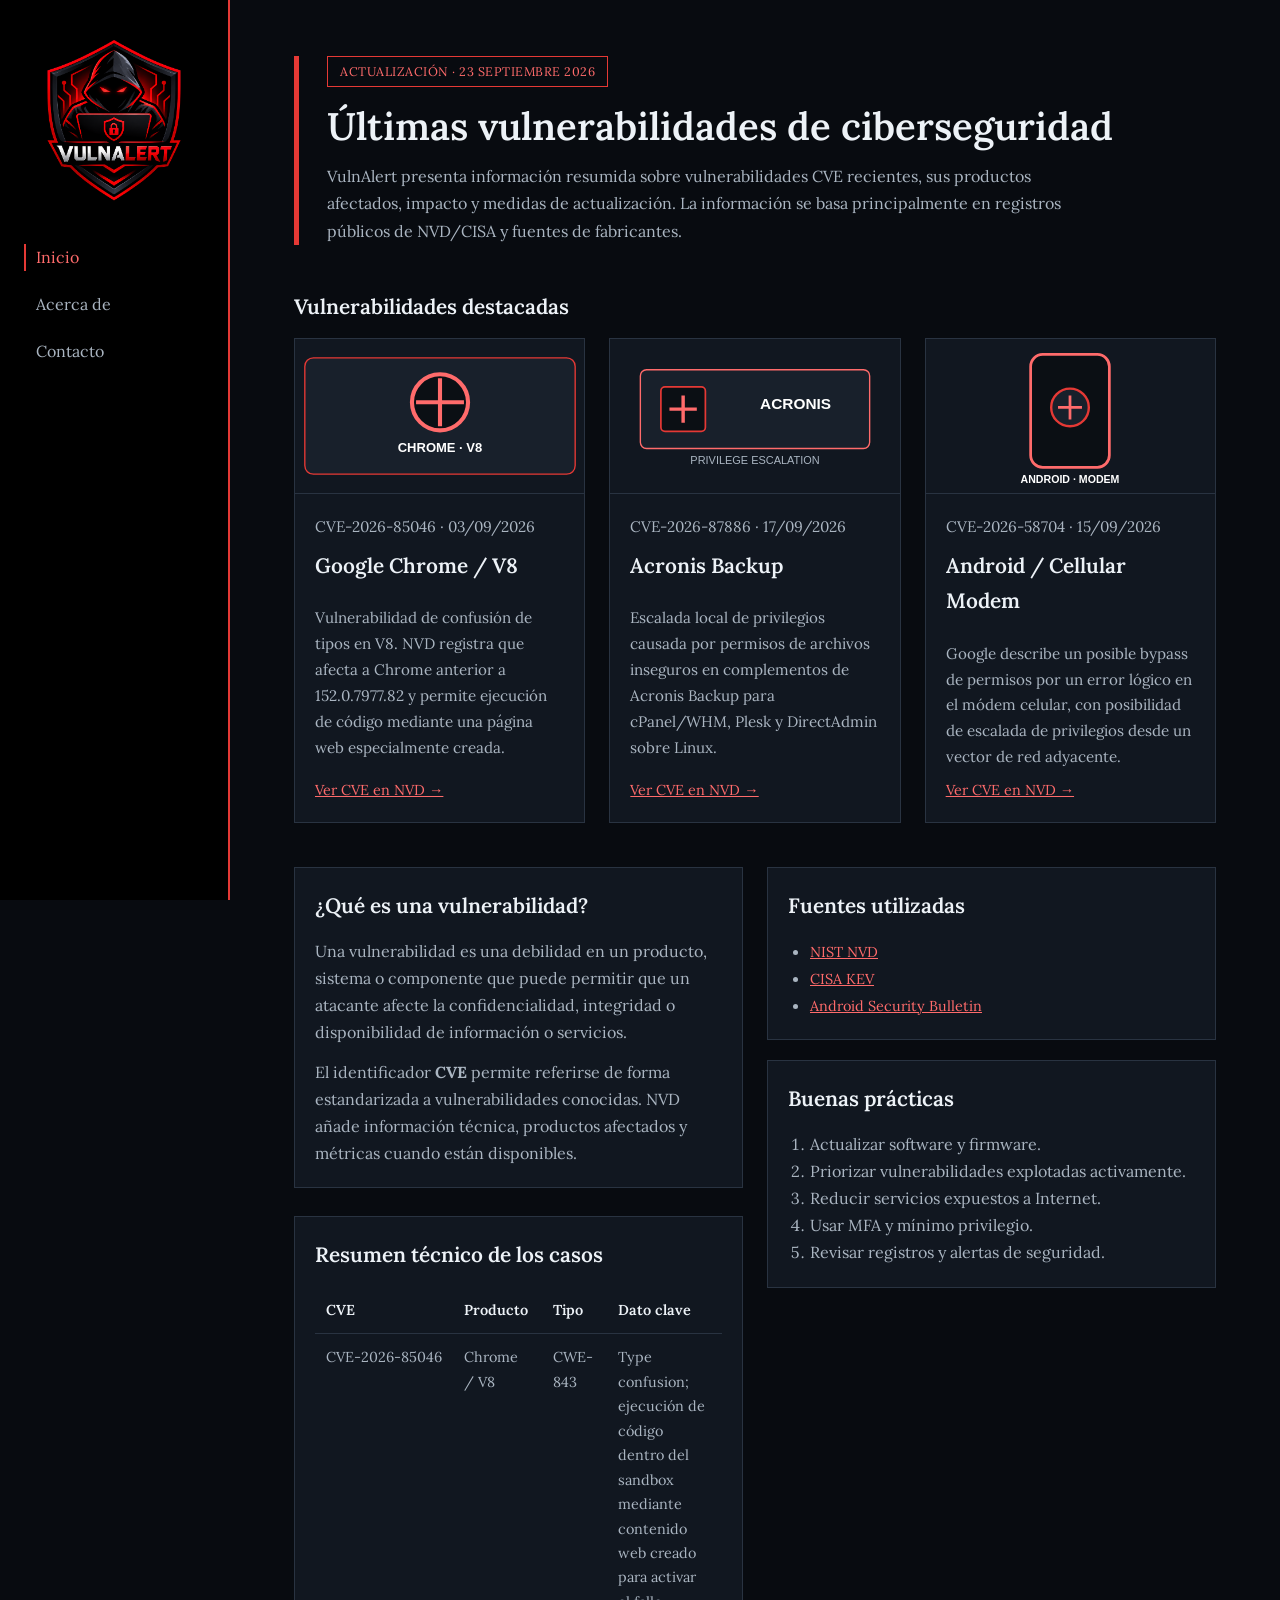
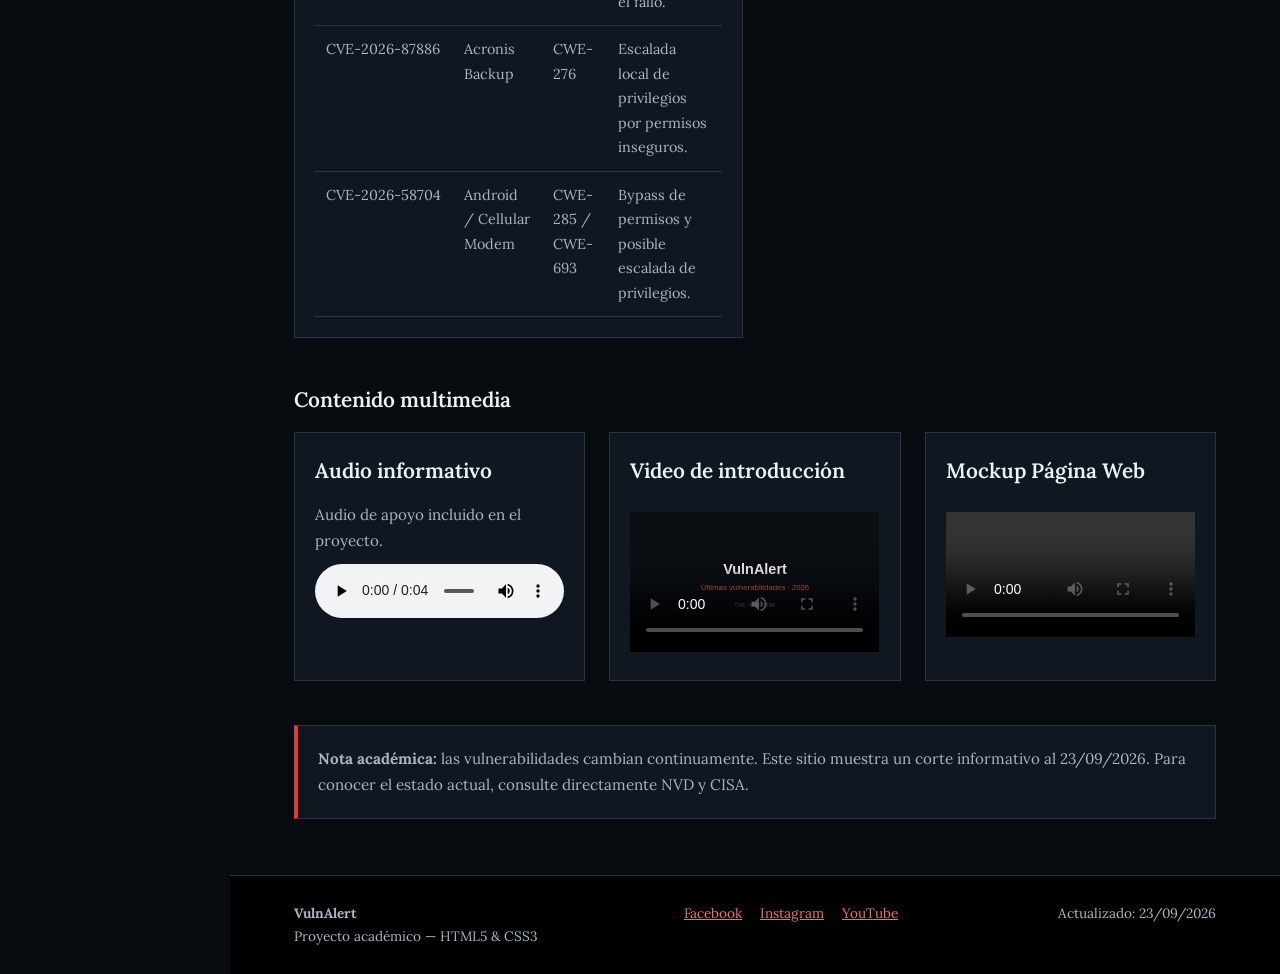
==== commit cb5e1435: "Actualizado" ====
--- a/html/index.html
+++ b/html/index.html
@@ -5,12 +5,15 @@
 <meta name="viewport" content="width=device-width, initial-scale=1.0">
 <meta name="description" content="VulnAlert: portal académico sobre vulnerabilidades de ciberseguridad recientes.">
 <title>Inicio | VulnAlert</title>
+<link rel="preconnect" href="https://fonts.googleapis.com">
+<link rel="preconnect" href="https://fonts.gstatic.com" crossorigin>
+<link href="https://fonts.googleapis.com/css2?family=Lora:wght@400;500;600;700&display=swap" rel="stylesheet">
 <link rel="stylesheet" href="../css/estilos.css">
 </head>
 <body>
 
 <aside class="panelLateral">
-  <a class="logo" href="index.html">VulnAlert</a>
+  <a class="logo" href="index.html"><img src="../img/logo.png" alt="Logo de VulnAlert"></a>
   <nav>
     <a href="index.html" class="activo">Inicio</a>
     <a href="acerca.html">Acerca de</a>
@@ -30,23 +33,34 @@
 <section>
   <h2>Vulnerabilidades destacadas</h2>
   <div class="grid">
-    <article class="caja">
-      <p>CVE-2026-85046 · 03/09/2026</p>
-      <h2>Google Chrome / V8</h2>
-      <p>Vulnerabilidad de confusión de tipos en V8. NVD registra que afecta a Chrome anterior a 152.0.7977.82 y permite ejecución de código mediante una página web especialmente creada.</p>
-      <a href="https://nvd.nist.gov/vuln/detail/CVE-2026-85046" target="_blank" rel="noopener">Ver CVE en NVD →</a>
+    <article class="caja tarjeta">
+      <img src="../img/cve-chrome.svg" alt="Ilustración de vulnerabilidad en navegador">
+      <div>
+        <p>CVE-2026-85046 · 03/09/2026</p>
+        <h2>Google Chrome / V8</h2>
+        <p>Vulnerabilidad de confusión de tipos en V8. NVD registra que afecta a Chrome anterior a 152.0.7977.82 y permite ejecución de código mediante una página web especialmente creada.</p>
+        <a href="https://nvd.nist.gov/vuln/detail/CVE-2026-85046" target="_blank" rel="noopener">Ver CVE en NVD →</a>
+      </div>
     </article>
-    <article class="caja">
-      <p>CVE-2026-87886 · 17/09/2026</p>
-      <h2>Acronis Backup</h2>
-      <p>Escalada local de privilegios causada por permisos de archivos inseguros en complementos de Acronis Backup para cPanel/WHM, Plesk y DirectAdmin sobre Linux.</p>
-      <a href="https://nvd.nist.gov/vuln/detail/CVE-2026-87886" target="_blank" rel="noopener">Ver CVE en NVD →</a>
+
+    <article class="caja tarjeta">
+      <img src="../img/cve-acronis.svg" alt="Ilustración de seguridad en servidores Linux">
+      <div>
+        <p>CVE-2026-87886 · 17/09/2026</p>
+        <h2>Acronis Backup</h2>
+        <p>Escalada local de privilegios causada por permisos de archivos inseguros en complementos de Acronis Backup para cPanel/WHM, Plesk y DirectAdmin sobre Linux.</p>
+        <a href="https://nvd.nist.gov/vuln/detail/CVE-2026-87886" target="_blank" rel="noopener">Ver CVE en NVD →</a>
+      </div>
     </article>
-    <article class="caja">
-      <p>CVE-2026-58704 · 15/09/2026</p>
-      <h2>Android / Cellular Modem</h2>
-      <p>Google describe un posible bypass de permisos por un error lógico en el módem celular, con posibilidad de escalada de privilegios desde un vector de red adyacente.</p>
-      <a href="https://nvd.nist.gov/vuln/detail/CVE-2026-58704" target="_blank" rel="noopener">Ver CVE en NVD →</a>
+
+    <article class="caja tarjeta">
+      <img src="../img/cve-android.svg" alt="Ilustración de seguridad móvil">
+      <div>
+        <p>CVE-2026-58704 · 15/09/2026</p>
+        <h2>Android / Cellular Modem</h2>
+        <p>Google describe un posible bypass de permisos por un error lógico en el módem celular, con posibilidad de escalada de privilegios desde un vector de red adyacente.</p>
+        <a href="https://nvd.nist.gov/vuln/detail/CVE-2026-58704" target="_blank" rel="noopener">Ver CVE en NVD →</a>
+      </div>
     </article>
   </div>
 </section>
@@ -104,8 +118,15 @@
       </audio>
     </div>
     <div class="caja">
+      <h2>Video de introducción</h2>
+      <video controls poster="../img/video-poster.svg">
+        <source src="../video/resumen-vulnerabilidades.mp4" type="video/mp4">
+        Tu navegador no soporta video HTML5.
+      </video>
+    </div>
+    <div class="caja">
       <h2>Mockup Página Web</h2>
-      <video controls poster="../img/video-poster.svg">
+      <video controls>
         <source src="../video/mockup.mp4" type="video/mp4">
         Tu navegador no soporta video HTML5.
       </video>
@@ -113,7 +134,7 @@
   </div>
 </section>
 
-<div class="caja">
+<div class="caja nota">
   <p><strong>Nota académica:</strong> las vulnerabilidades cambian continuamente. Este sitio muestra un corte informativo al 23/09/2026. Para conocer el estado actual, consulte directamente NVD y CISA.</p>
 </div>
 
@@ -121,14 +142,14 @@
 <footer>
   <div>
     <strong>VulnAlert</strong><br>
-    <p>Proyecto académico — HTML5 & CSS3</p>
+    <p>Proyecto académico — HTML5 &amp; CSS3</p>
   </div>
   <div>
     <a href="https://www.facebook.com/" target="_blank" rel="noopener">Facebook</a>
     <a href="https://www.instagram.com/" target="_blank" rel="noopener">Instagram</a>
     <a href="https://www.youtube.com/" target="_blank" rel="noopener">YouTube</a>
   </div>
-  <p>Actualizado: 21/09/2026</p>
+  <p>Actualizado: 23/09/2026</p>
 </footer>
 </div>
 </body>
--- a/css/estilos.css
+++ b/css/estilos.css
@@ -1,13 +1,15 @@
 /* ===== Variables ===== */
 :root{
-  --colorFondo:#ffffff;
-  --colorFondoPanel:#faf9f7;
-  --colorTexto:#222222;
-  --colorTextoSuave:#5c5c5c;
-  --colorBorde:#e2ded8;
-  --colorAcento:#7a2330;
+  --colorFondo:#080b10;
+  --colorFondoPanel:#000000;
+  --colorCaja:#111720;
+  --colorTexto:#edf2f7;
+  --colorTextoSuave:#aab5c1;
+  --colorBorde:#293341;
+  --colorAcento:#e53935;
+  --colorAcentoClaro:#ff6b6b;
   --anchoPanel:230px;
-  --fuentePrincipal:'Times New Roman', Times, serif;
+  --fuentePrincipal:'Lora', Georgia, 'Times New Roman', serif;
 }
 
 /* ===== Base ===== */
@@ -23,7 +25,7 @@
   line-height:1.7;
 }
 
-a{color:var(--colorAcento)}
+a{color:var(--colorAcentoClaro)}
 p{color:var(--colorTextoSuave)}
 
 h1,h2,h3{
@@ -32,7 +34,7 @@
 }
 
 h1{
-  font-size:2.2rem;
+  font-size:2.4rem;
   line-height:1.2;
 }
 
@@ -43,12 +45,16 @@
 
 h3{
   font-size:1.05rem;
-  color:var(--colorAcento);
+  color:var(--colorAcentoClaro);
   margin:16px 0 6px;
 }
 
 ul,ol{
   padding-left:22px;
+}
+
+li{
+  color:var(--colorTextoSuave);
 }
 
 /* ===== Panel lateral (única clase de navegación) ===== */
@@ -56,8 +62,8 @@
   width:var(--anchoPanel);
   flex-shrink:0;
   background:var(--colorFondoPanel);
-  border-right:1px solid var(--colorBorde);
-  padding:40px 24px;
+  border-right:2px solid var(--colorAcento);
+  padding:32px 24px;
   position:sticky;
   top:0;
   height:100vh;
@@ -65,11 +71,14 @@
 
 .logo{
   display:block;
-  font-size:1.4rem;
-  font-weight:600;
-  text-decoration:none;
-  color:var(--colorTexto);
-  margin-bottom:44px;
+  width:100%;
+  margin-bottom:32px;
+}
+
+.logo img{
+  display:block;
+  width:100%;
+  height:auto;
 }
 
 .panelLateral nav{
@@ -87,13 +96,14 @@
 
 .panelLateral nav a:hover,
 .panelLateral nav a.activo{
-  color:var(--colorAcento);
+  color:var(--colorAcentoClaro);
   border-left-color:var(--colorAcento);
 }
 
 /* ===== Columna de contenido ===== */
 body>div{
   flex:1;
+  min-width:0;
   display:flex;
   flex-direction:column;
 }
@@ -109,13 +119,35 @@
 
 main article+article{
   margin-top:28px;
+}
+
+.grid>article+article{
+  margin-top:0;
+}
+
+p+p{
+  margin-top:12px;
+}
+
+/* ===== Encabezado de página ===== */
+main>header{
+  border-left:5px solid var(--colorAcento);
+  padding-left:28px;
+}
+
+main>header h1{
+  margin-bottom:14px;
+}
+
+main>header p:not(.etiqueta){
+  max-width:760px;
 }
 
 /* ===== Etiqueta reutilizable (insignias de todas las páginas) ===== */
 .etiqueta{
   display:inline-block;
   border:1px solid var(--colorAcento);
-  color:var(--colorAcento);
+  color:var(--colorAcentoClaro);
   padding:4px 12px;
   font-size:.78rem;
   letter-spacing:.5px;
@@ -134,7 +166,9 @@
 }
 
 /* ===== Caja reutilizable (tarjetas, listas, notas, multimedia) ===== */
-.caja{
+.caja,
+article{
+  background:var(--colorCaja);
   border:1px solid var(--colorBorde);
   padding:20px;
 }
@@ -146,6 +180,37 @@
 .caja a{
   font-size:.9rem;
   text-decoration:underline;
+}
+
+/* ===== Tarjeta con imagen (vulnerabilidades destacadas) ===== */
+.tarjeta{
+  padding:0;
+  display:flex;
+  flex-direction:column;
+}
+
+.tarjeta img{
+  width:100%;
+  height:155px;
+  object-fit:cover;
+  border-bottom:1px solid var(--colorBorde);
+}
+
+.tarjeta div{
+  padding:20px;
+  display:flex;
+  flex-direction:column;
+  gap:8px;
+  flex:1;
+}
+
+.tarjeta a{
+  margin-top:auto;
+}
+
+/* ===== Nota académica ===== */
+.nota{
+  border-left:4px solid var(--colorAcento);
 }
 
 /* ===== Tabla ===== */
@@ -171,6 +236,10 @@
   color:var(--colorTextoSuave);
 }
 
+td:first-child{
+  white-space:nowrap;
+}
+
 /* ===== Formulario ===== */
 form{
   display:grid;
@@ -202,8 +271,8 @@
 
 button{
   border:1px solid var(--colorAcento);
-  background:transparent;
-  color:var(--colorAcento);
+  background:var(--colorAcento);
+  color:#fff;
   padding:11px 22px;
   font:inherit;
   font-weight:600;
@@ -212,8 +281,8 @@
 }
 
 button:hover{
-  background:var(--colorAcento);
-  color:#fff;
+  background:transparent;
+  color:var(--colorAcentoClaro);
 }
 
 /* ===== Multimedia ===== */
@@ -228,10 +297,15 @@
   justify-content:space-between;
   flex-wrap:wrap;
   gap:20px;
+  background:var(--colorFondoPanel);
   border-top:1px solid var(--colorBorde);
   padding:26px 64px;
   font-size:.85rem;
   color:var(--colorTextoSuave);
+}
+
+footer p{
+  font-size:.85rem;
 }
 
 footer a{
@@ -250,6 +324,13 @@
     height:auto;
     position:relative;
     padding:24px;
+    border-right:0;
+    border-bottom:2px solid var(--colorAcento);
+  }
+
+  .logo{
+    width:120px;
+    margin-bottom:20px;
   }
 
   .panelLateral nav{
@@ -262,6 +343,18 @@
     padding:32px 24px;
   }
 
+  main>header{
+    padding-left:18px;
+  }
+
+  h1{
+    font-size:1.9rem;
+  }
+
+  td:first-child{
+    white-space:normal;
+  }
+
   footer{
     padding:24px;
   }
